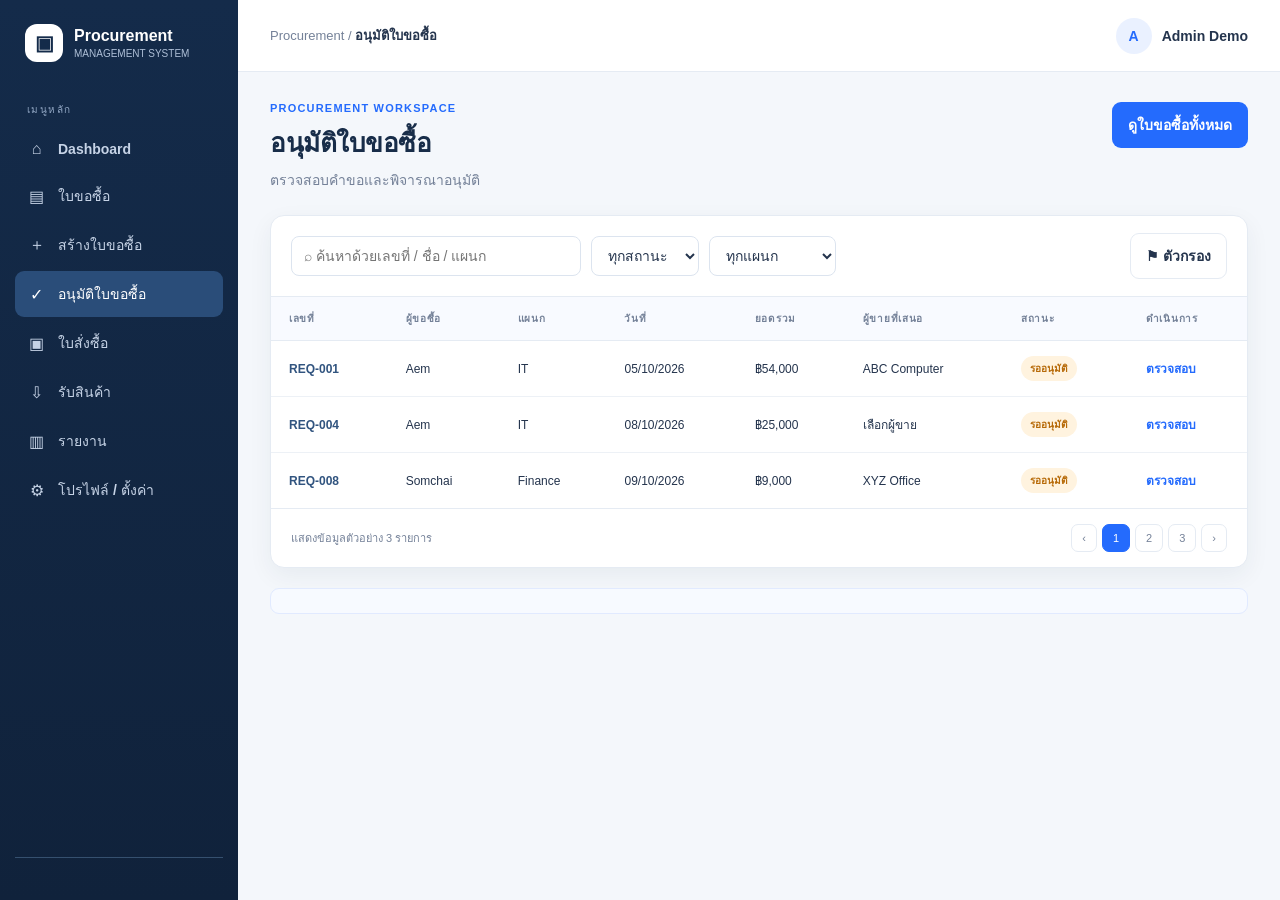
==== Data/Frontend/dashboard.html @ 31ec7ff4 "Add project files." ====
<!DOCTYPE html>
<html lang="th">
<head>
    <meta charset="utf-8">
    <meta name="viewport" content="width=device-width,initial-scale=1">
    <title>อนุมัติใบขอซื้อ | Procurement System</title>
    <link rel="stylesheet" href="styles.css">
</head>
<body>
    <div class="app">
        <aside class="sidebar">
            <a class="brand" href="dashboard.html">
                <span class="brand-mark">▣</span>
                <span>Procurement<small>MANAGEMENT SYSTEM</small></span>
            </a>
            <div class="nav-label">เมนูหลัก</div>
            <nav class="nav">
                <a class="" href="dashboard.html">
                    <span class="nav-icon">⌂</span>Dashboard
                </a>
                <a class="" href="requisitions.html">
                    <span class="nav-icon">▤</span>ใบขอซื้อ
                </a>
                <a class="" href="requisition-create.html">
                    <span class="nav-icon">＋</span>สร้างใบขอซื้อ
                </a>
                <a class="active" href="approvals.html">
                    <span class="nav-icon">✓</span>อนุมัติใบขอซื้อ
                </a>
                <a class="" href="purchase-orders.html">
                    <span class="nav-icon">▣</span>ใบสั่งซื้อ
                </a>
                <a class="" href="goods-receipts.html">
                    <span class="nav-icon">⇩</span>รับสินค้า
                </a>
                <a class="" href="reports.html">
                    <span class="nav-icon">▥</span>รายงาน
                </a>
                <a class="" href="profile.html">
                    <span class="nav-icon">⚙</span>โปรไฟล์ / ตั้งค่า
                </a>
            </nav>
            <div class="side-bottom">
                
            </div>
        </aside>

        <main class="main">
            <header class="topbar">
                <div class="crumb">
                    Procurement / <strong>อนุมัติใบขอซื้อ</strong>
                </div>
                <div class="top-user">
                    <span class="avatar">A</span>
                    <span class="user-name">Admin Demo</span>
                </div>
            </header>

            <section class="content">
                <div class="page-head">
                    <div>
                        <div class="eyebrow">Procurement workspace</div>
                        <h1>อนุมัติใบขอซื้อ</h1>
                        <p>ตรวจสอบคำขอและพิจารณาอนุมัติ</p>
                    </div>
                    <a class="btn" href="requisitions.html">ดูใบขอซื้อทั้งหมด</a>
                </div>

                <section class="card table-card">
                    <div class="table-tools">
                        <input class="search" placeholder="⌕ ค้นหาด้วยเลขที่ / ชื่อ / แผนก">
                        <select class="filter">
                            <option>ทุกสถานะ</option>
                            <option>รออนุมัติ</option>
                            <option>อนุมัติแล้ว</option>
                            <option>ปฏิเสธ</option>
                        </select>
                        <select class="filter">
                            <option>ทุกแผนก</option>
                            <option>IT</option>
                            <option>Finance</option>
                            <option>Procurement</option>
                        </select>
                        <span style="flex:1"></span>
                        <button class="btn secondary" type="button">⚑ ตัวกรอง</button>
                    </div>

                    <div class="table-wrap">
                        <table>
                            <thead>
                                <tr>
                                    <th>เลขที่</th>
                                    <th>ผู้ขอซื้อ</th>
                                    <th>แผนก</th>
                                    <th>วันที่</th>
                                    <th>ยอดรวม</th>
                                    <th>ผู้ขายที่เสนอ</th>
                                    <th>สถานะ</th>
                                    <th>ดำเนินการ</th>
                                </tr>
                            </thead>
                            <tbody>
                                <tr>
                                    <td><span class="id">REQ-001</span></td>
                                    <td>Aem</td>
                                    <td>IT</td>
                                    <td>05/10/2026</td>
                                    <td>฿54,000</td>
                                    <td>ABC Computer</td>
                                    <td><span class="status pending">รออนุมัติ</span></td>
                                    <td><a class="table-link" href="requisition-create.html">ตรวจสอบ</a></td>
                                </tr>
                                <tr>
                                    <td><span class="id">REQ-004</span></td>
                                    <td>Aem</td>
                                    <td>IT</td>
                                    <td>08/10/2026</td>
                                    <td>฿25,000</td>
                                    <td>เลือกผู้ขาย</td>
                                    <td><span class="status pending">รออนุมัติ</span></td>
                                    <td><a class="table-link" href="requisition-create.html">ตรวจสอบ</a></td>
                                </tr>
                                <tr>
                                    <td><span class="id">REQ-008</span></td>
                                    <td>Somchai</td>
                                    <td>Finance</td>
                                    <td>09/10/2026</td>
                                    <td>฿9,000</td>
                                    <td>XYZ Office</td>
                                    <td><span class="status pending">รออนุมัติ</span></td>
                                    <td><a class="table-link" href="requisition-create.html">ตรวจสอบ</a></td>
                                </tr>
                            </tbody>
                        </table>
                    </div>

                    <div class="table-foot">
                        <span>แสดงข้อมูลตัวอย่าง 3 รายการ</span>
                        <div class="pagination">
                            <span>‹</span>
                            <span class="current">1</span>
                            <span>2</span>
                            <span>3</span>
                            <span>›</span>
                        </div>
                    </div>
                </section>

                <div class="notice">
                    
                </div>
            </section>
        </main>
    </div>
</body>
</html>
---- Data/Frontend/styles.css ----
* {
    box-sizing: border-box;
}

:root {
    --navy: #142b4a;
    --navy2: #1d3b62;
    --blue: #246bfd;
    --blue-soft: #eaf1ff;
    --bg: #f4f7fb;
    --text: #24344d;
    --muted: #748198;
    --line: #e5ebf3;
    --white: #fff;
    --green: #17865c;
    --green-bg: #e6f7ef;
    --orange: #b76a08;
    --orange-bg: #fff3df;
    --red: #c34242;
    --red-bg: #ffebeb;
    --shadow: 0 8px 24px rgba(20, 43, 74, 0.06);
}

body {
    margin: 0;
    font-family: Inter, "Segoe UI", Tahoma, Arial, sans-serif;
    background: var(--bg);
    color: var(--text);
    font-size: 14px;
}

a {
    color: inherit;
    text-decoration: none;
}

button,
input,
select,
textarea {
    font: inherit;
}

/* App Layout */
.app {
    min-height: 100vh;
}

/* Sidebar Navigation */
.sidebar {
    position: fixed;
    inset: 0 auto 0 0;
    width: 238px;
    background: linear-gradient(180deg, var(--navy), #10223b);
    color: #d7e2f2;
    padding: 24px 15px;
    display: flex;
    flex-direction: column;
    z-index: 5;
}

.brand {
    display: flex;
    align-items: center;
    gap: 11px;
    padding: 0 10px 28px;
    color: #fff;
    font-weight: 750;
    font-size: 16px;
}

.brand-mark {
    height: 38px;
    width: 38px;
    border-radius: 12px;
    background: #fff;
    color: var(--navy);
    display: grid;
    place-items: center;
    font-size: 20px;
}

.brand small {
    display: block;
    font-size: 10px;
    font-weight: 500;
    color: #aebfd7;
    margin-top: 3px;
}

.nav-label {
    font-size: 10px;
    text-transform: uppercase;
    letter-spacing: 1.4px;
    color: #91a6c3;
    padding: 12px 12px 8px;
}

.nav a {
    display: flex;
    align-items: center;
    gap: 12px;
    padding: 12px;
    border-radius: 9px;
    color: #c6d3e6;
    margin: 3px 0;
    font-weight: 550;
}

    .nav a:hover,
    .nav a.active {
        background: #2a4d79;
        color: #fff;
    }

.nav-icon {
    width: 19px;
    text-align: center;
    font-size: 16px;
}

.side-bottom {
    margin-top: auto;
    border-top: 1px solid #35506f;
    padding: 18px 10px 0;
    font-size: 12px;
    color: #aebfd7;
    line-height: 1.7;
}

/* Main Content Area */
.main {
    margin-left: 238px;
    min-height: 100vh;
}

.topbar {
    height: 72px;
    background: #fff;
    border-bottom: 1px solid var(--line);
    display: flex;
    align-items: center;
    justify-content: space-between;
    padding: 0 32px;
    position: sticky;
    top: 0;
    z-index: 3;
}

.crumb {
    font-size: 13px;
    color: var(--muted);
}

    .crumb strong {
        color: var(--text);
    }

.top-user {
    display: flex;
    align-items: center;
    gap: 10px;
    font-weight: 650;
}

.avatar {
    width: 36px;
    height: 36px;
    border-radius: 50%;
    background: var(--blue-soft);
    color: var(--blue);
    display: grid;
    place-items: center;
    font-weight: 800;
}

.content {
    padding: 30px 32px 44px;
    max-width: 1500px;
    margin: auto;
}

.page-head {
    display: flex;
    align-items: flex-start;
    justify-content: space-between;
    gap: 18px;
    margin-bottom: 24px;
}

.eyebrow {
    color: var(--blue);
    font-size: 11px;
    font-weight: 800;
    text-transform: uppercase;
    letter-spacing: 1.2px;
    margin-bottom: 8px;
}

.page-head h1 {
    font-size: 26px;
    letter-spacing: -0.5px;
    margin: 0 0 7px;
    color: #182d49;
}

.page-head p {
    color: var(--muted);
    margin: 0;
    line-height: 1.5;
}

/* Buttons */
.btn {
    display: inline-flex;
    align-items: center;
    justify-content: center;
    gap: 8px;
    padding: 11px 15px;
    border: 1px solid transparent;
    border-radius: 9px;
    background: var(--blue);
    color: #fff;
    font-weight: 700;
    cursor: pointer;
    white-space: nowrap;
}

    .btn:hover {
        filter: brightness(0.97);
    }

    .btn.secondary {
        background: #fff;
        color: var(--text);
        border-color: var(--line);
    }

    .btn.danger {
        background: var(--red);
    }

    .btn.success {
        background: var(--green);
    }

/* Grids & Cards */
.grid {
    display: grid;
    gap: 18px;
}

.stats {
    grid-template-columns: repeat(4, minmax(0, 1fr));
    margin-bottom: 20px;
}

.card {
    background: #fff;
    border: 1px solid var(--line);
    border-radius: 14px;
    box-shadow: var(--shadow);
}

.stat {
    padding: 20px;
}

.stat-top {
    display: flex;
    justify-content: space-between;
    align-items: center;
    color: var(--muted);
    font-size: 12px;
    font-weight: 650;
}

.stat-icon {
    width: 38px;
    height: 38px;
    border-radius: 11px;
    display: grid;
    place-items: center;
    background: var(--blue-soft);
    color: var(--blue);
    font-size: 18px;
}

.stat-value {
    font-size: 28px;
    font-weight: 800;
    color: #1b304d;
    margin: 13px 0 5px;
}

.stat-note {
    font-size: 11px;
    color: var(--muted);
}

    .stat-note strong {
        color: var(--green);
    }

.two-col {
    grid-template-columns: 1.35fr 1fr;
}

.section {
    padding: 22px;
    margin-bottom: 20px;
}

.section-head {
    display: flex;
    align-items: center;
    justify-content: space-between;
    gap: 12px;
    margin-bottom: 18px;
}

    .section-head h2 {
        font-size: 16px;
        margin: 0;
    }

    .section-head a {
        font-size: 12px;
        color: var(--blue);
        font-weight: 700;
    }

/* Charts */
.chart-placeholder {
    height: 220px;
    display: flex;
    align-items: flex-end;
    justify-content: space-around;
    padding: 20px 10px 0;
    border-bottom: 1px solid var(--line);
    background: repeating-linear-gradient( to bottom, transparent 0, transparent 43px, #edf1f7 44px );
}

.bar-wrap {
    height: 100%;
    display: flex;
    flex-direction: column;
    justify-content: flex-end;
    align-items: center;
    gap: 8px;
    flex: 1;
}

.bar {
    width: min(32px, 55%);
    border-radius: 6px 6px 0 0;
    background: linear-gradient(180deg, #70a1ff, #246bfd);
}

.bar-label {
    font-size: 10px;
    color: var(--muted);
    margin-bottom: 8px;
}

.legend {
    display: flex;
    gap: 16px;
    color: var(--muted);
    font-size: 11px;
    margin-top: 14px;
}

.dot {
    display: inline-block;
    width: 7px;
    height: 7px;
    border-radius: 50%;
    background: var(--blue);
    margin-right: 5px;
}

/* Data Tables */
.table-card {
    overflow: hidden;
}

.table-tools {
    padding: 17px 20px;
    border-bottom: 1px solid var(--line);
    display: flex;
    align-items: center;
    gap: 10px;
    flex-wrap: wrap;
}

/* Form Controls */
.field {
    display: flex;
    flex-direction: column;
    gap: 7px;
    margin-bottom: 16px;
}

    .field label {
        font-size: 12px;
        font-weight: 750;
        color: #43536a;
    }

    .field input,
    .field select,
    .field textarea,
    .search {
        border: 1px solid #dce4ef;
        border-radius: 8px;
        background: #fff;
        padding: 11px 12px;
        outline: none;
        color: var(--text);
        min-width: 0;
    }

        .field input:focus,
        .field select:focus,
        .field textarea:focus,
        .search:focus {
            border-color: #7aa4ff;
            box-shadow: 0 0 0 3px #eaf1ff;
        }

.search {
    width: min(290px, 100%);
}

.filter {
    padding: 10px 12px;
    border: 1px solid #dce4ef;
    border-radius: 8px;
    background: #fff;
    color: var(--text);
}

/* Table Elements */
.table-wrap {
    overflow-x: auto;
}

table {
    border-collapse: collapse;
    width: 100%;
    white-space: nowrap;
}

th {
    text-align: left;
    background: #f8faff;
    color: #748198;
    font-size: 10px;
    text-transform: uppercase;
    letter-spacing: 0.7px;
    padding: 14px 18px;
    border-bottom: 1px solid var(--line);
}

td {
    padding: 15px 18px;
    border-bottom: 1px solid #edf1f6;
    font-size: 12px;
}

tbody tr:hover {
    background: #fbfcff;
}

tbody tr:last-child td {
    border-bottom: 0;
}

.id {
    font-weight: 800;
    color: #31547f;
}

/* Status Badges */
.status {
    display: inline-flex;
    align-items: center;
    border-radius: 20px;
    padding: 5px 9px;
    font-size: 10px;
    font-weight: 800;
}

    .status.pending {
        background: var(--orange-bg);
        color: var(--orange);
    }

    .status.approved,
    .status.received {
        background: var(--green-bg);
        color: var(--green);
    }

    .status.rejected,
    .status.overdue {
        background: var(--red-bg);
        color: var(--red);
    }

    .status.processing {
        background: var(--blue-soft);
        color: var(--blue);
    }

.table-link {
    color: var(--blue);
    font-weight: 750;
}

.table-foot {
    display: flex;
    justify-content: space-between;
    align-items: center;
    padding: 15px 20px;
    border-top: 1px solid var(--line);
    color: var(--muted);
    font-size: 11px;
}

.pagination {
    display: flex;
    gap: 5px;
}

    .pagination span {
        padding: 7px 10px;
        border: 1px solid var(--line);
        border-radius: 7px;
    }

    .pagination .current {
        background: var(--blue);
        color: #fff;
        border-color: var(--blue);
    }

/* Form Layouts */
.form-grid {
    display: grid;
    grid-template-columns: repeat(2, minmax(0, 1fr));
    gap: 0 18px;
}

.span-2 {
    grid-column: span 2;
}

.form-card {
    padding: 24px;
}

.form-section-title {
    font-size: 14px;
    font-weight: 800;
    padding-bottom: 14px;
    border-bottom: 1px solid var(--line);
    margin: 0 0 20px;
}

.form-actions {
    display: flex;
    justify-content: flex-end;
    gap: 10px;
    padding-top: 20px;
    border-top: 1px solid var(--line);
}

.item-row {
    display: grid;
    grid-template-columns: 2fr 0.8fr 1fr 1fr 38px;
    gap: 10px;
    align-items: end;
    margin-bottom: 10px;
}

    .item-row .field {
        margin-bottom: 0;
    }

.summary {
    background: #f8faff;
    border: 1px solid var(--line);
    border-radius: 10px;
    padding: 17px;
    display: flex;
    justify-content: flex-end;
    gap: 40px;
    margin-top: 20px;
}

    .summary small {
        color: var(--muted);
        display: block;
        margin-bottom: 5px;
    }

    .summary strong {
        font-size: 18px;
    }

/* Reports & Profile Layouts */
.report-grid {
    grid-template-columns: repeat(3, minmax(0, 1fr));
}

.report-card {
    padding: 22px;
}

    .report-card .report-icon {
        height: 42px;
        width: 42px;
        border-radius: 12px;
        background: var(--blue-soft);
        color: var(--blue);
        display: grid;
        place-items: center;
        font-size: 20px;
        margin-bottom: 16px;
    }

    .report-card h3 {
        margin: 0 0 7px;
        font-size: 15px;
    }

    .report-card p {
        color: var(--muted);
        font-size: 12px;
        line-height: 1.6;
        min-height: 38px;
    }

.profile-layout {
    grid-template-columns: 250px 1fr;
}

.profile-side {
    padding: 25px;
    text-align: center;
}

.profile-big {
    width: 78px;
    height: 78px;
    margin: 5px auto 14px;
    border-radius: 50%;
    background: var(--blue-soft);
    color: var(--blue);
    display: grid;
    place-items: center;
    font-size: 28px;
    font-weight: 800;
}

.profile-side h3 {
    margin: 0 0 6px;
}

.profile-side p {
    color: var(--muted);
    font-size: 12px;
    margin: 0 0 18px;
}

.muted {
    color: var(--muted);
}

/* Login Page Layout */
.login-page {
    min-height: 100vh;
    display: grid;
    grid-template-columns: 1.05fr 0.95fr;
    background: #fff;
}

.login-visual {
    background: radial-gradient( circle at 20% 20%, #2f5f96 0, #1a3b63 35%, #102541 100% );
    color: #fff;
    padding: 8vh 8%;
    display: flex;
    flex-direction: column;
    justify-content: space-between;
    overflow: hidden;
    position: relative;
}

    .login-visual:after {
        content: "";
        position: absolute;
        width: 450px;
        height: 450px;
        border: 1px solid #ffffff20;
        border-radius: 50%;
        right: -160px;
        bottom: -180px;
        box-shadow: 0 0 0 50px #ffffff08, 0 0 0 100px #ffffff05;
    }

    .login-visual .brand {
        padding: 0;
        position: relative;
        z-index: 1;
    }

.visual-copy {
    position: relative;
    z-index: 1;
    max-width: 470px;
}

    .visual-copy .tag {
        display: inline-block;
        padding: 7px 11px;
        border-radius: 20px;
        background: #ffffff16;
        color: #d8e8ff;
        font-size: 11px;
        margin-bottom: 20px;
    }

    .visual-copy h1 {
        font-size: clamp(32px, 4vw, 52px);
        line-height: 1.12;
        letter-spacing: -1.5px;
        margin: 0 0 18px;
    }

    .visual-copy p {
        color: #c3d4e9;
        line-height: 1.8;
        max-width: 390px;
    }

.visual-stats {
    display: flex;
    gap: 35px;
    margin-top: 35px;
}

    .visual-stats strong {
        display: block;
        font-size: 22px;
    }

    .visual-stats span {
        font-size: 11px;
        color: #c3d4e9;
    }

.visual-foot {
    font-size: 11px;
    color: #a8bdd8;
    position: relative;
    z-index: 1;
}

.login-right {
    display: grid;
    place-items: center;
    padding: 35px;
}

.login-form {
    width: min(390px, 100%);
}

    .login-form .eyebrow {
        margin-bottom: 12px;
    }

    .login-form h2 {
        font-size: 29px;
        letter-spacing: -0.7px;
        margin: 0 0 8px;
    }

    .login-form .sub {
        color: var(--muted);
        margin: 0 0 30px;
        line-height: 1.6;
    }

    .login-form .field {
        margin-bottom: 19px;
    }

        .login-form .field input {
            padding: 13px;
        }

.login-row {
    display: flex;
    align-items: center;
    justify-content: space-between;
    font-size: 12px;
    margin: 4px 0 22px;
}

.check {
    display: flex;
    align-items: center;
    gap: 8px;
    color: var(--muted);
}

.forgot {
    color: var(--blue);
    font-weight: 700;
}

.full {
    width: 100%;
}

.login-note {
    text-align: center;
    font-size: 11px;
    color: var(--muted);
    margin-top: 28px;
    line-height: 1.7;
}

/* Notices & Helpers */
.notice {
    background: #f7faff;
    border: 1px solid #e1eaff;
    color: #5b6f8e;
    border-radius: 9px;
    padding: 12px 14px;
    font-size: 11px;
    line-height: 1.6;
    margin-top: 20px;
}

.empty {
    text-align: center;
    padding: 45px;
    color: var(--muted);
}

.mobile-menu {
    display: none;
}

/* Media Queries */
@media (max-width: 1100px) {
    .sidebar {
        width: 205px;
    }

    .main {
        margin-left: 205px;
    }

    .content {
        padding: 25px 22px;
    }

    .stats {
        grid-template-columns: repeat(2, minmax(0, 1fr));
    }

    .two-col {
        grid-template-columns: 1fr;
    }

    .report-grid {
        grid-template-columns: repeat(2, minmax(0, 1fr));
    }
}

@media (max-width: 760px) {
    .sidebar {
        position: static;
        width: auto;
        height: auto;
        padding: 12px;
    }

        .sidebar .brand {
            padding: 0 8px 12px;
        }

    .nav-label,
    .side-bottom {
        display: none;
    }

    .nav {
        display: flex;
        overflow: auto;
        gap: 5px;
    }

        .nav a {
            white-space: nowrap;
            margin: 0;
            padding: 9px 11px;
            font-size: 12px;
        }

    .main {
        margin-left: 0;
    }

    .topbar {
        height: 58px;
        padding: 0 17px;
    }

    .content {
        padding: 22px 14px;
    }

    .page-head {
        flex-direction: column;
    }

        .page-head h1 {
            font-size: 23px;
        }

    .stats {
        gap: 10px;
    }

    .stat {
        padding: 15px;
    }

    .stat-value {
        font-size: 23px;
    }

    .form-grid {
        grid-template-columns: 1fr;
    }

    .span-2 {
        grid-column: span 1;
    }

    .item-row {
        grid-template-columns: 1fr 1fr;
    }

        .item-row .field:first-child {
            grid-column: span 2;
        }

    .report-grid,
    .profile-layout {
        grid-template-columns: 1fr;
    }

    .login-page {
        grid-template-columns: 1fr;
    }

    .login-visual {
        min-height: 270px;
        padding: 28px;
    }

    .visual-copy h1 {
        font-size: 32px;
    }

    .visual-stats {
        margin-top: 18px;
        gap: 20px;
    }

    .visual-foot {
        display: none;
    }

    .login-right {
        padding: 40px 24px;
    }

    .table-tools {
        padding: 13px;
    }

    .search {
        width: 100%;
    }

    .summary {
        gap: 20px;
    }

    .top-user .user-name {
        display: none;
    }
}
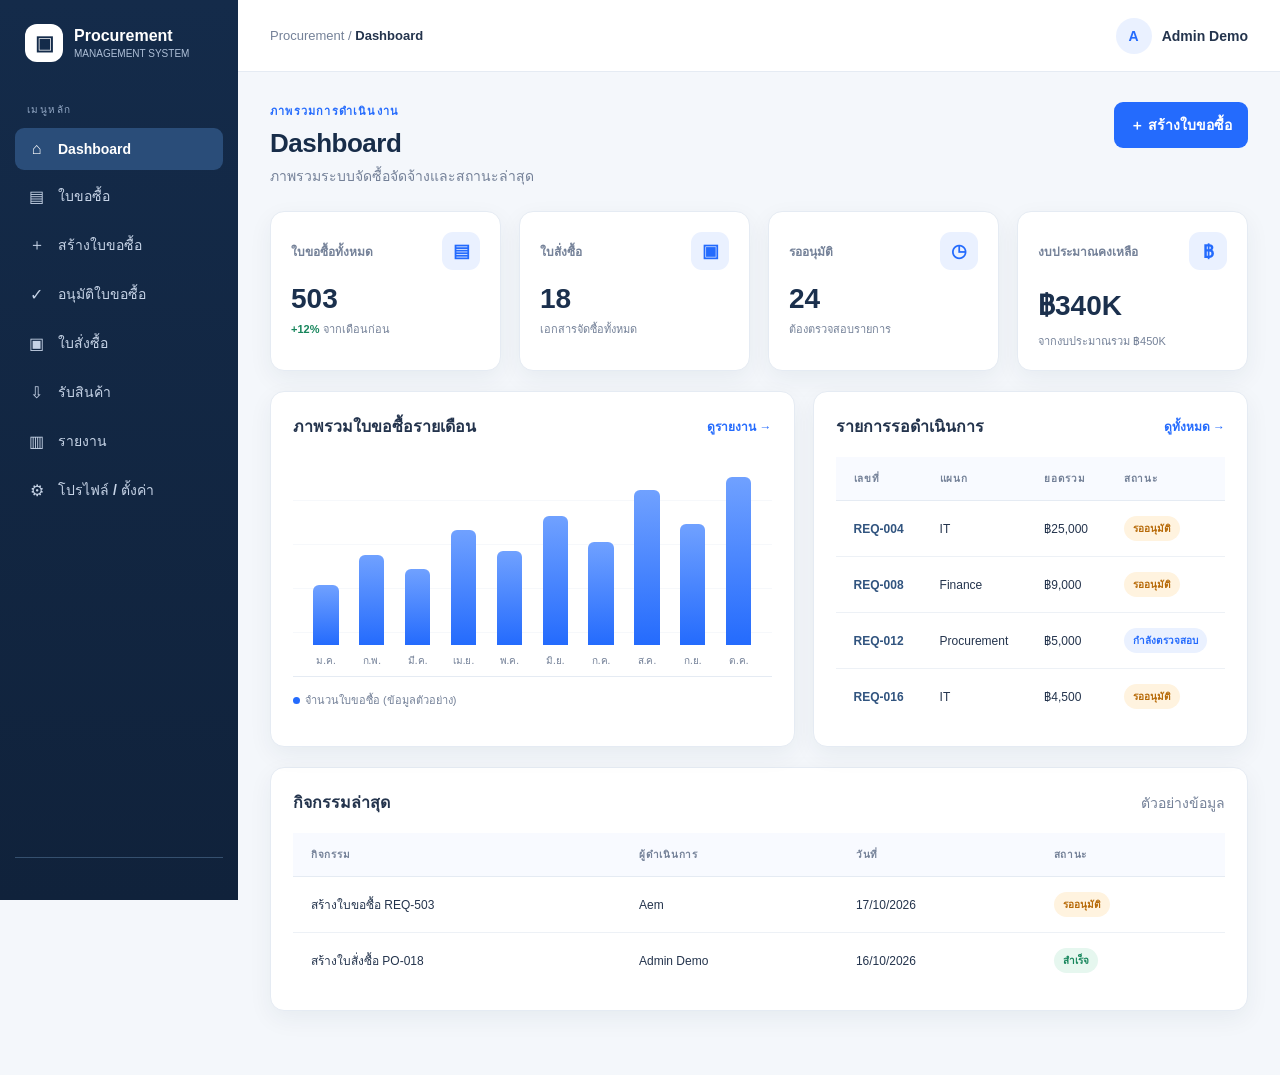
==== commit 6129e87c: "Update dashboard.html" ====
--- a/Data/Frontend/dashboard.html
+++ b/Data/Frontend/dashboard.html
@@ -3,7 +3,7 @@
 <head>
     <meta charset="utf-8">
     <meta name="viewport" content="width=device-width,initial-scale=1">
-    <title>อนุมัติใบขอซื้อ | Procurement System</title>
+    <title>Dashboard | Procurement System</title>
     <link rel="stylesheet" href="styles.css">
 </head>
 <body>
@@ -15,7 +15,7 @@
             </a>
             <div class="nav-label">เมนูหลัก</div>
             <nav class="nav">
-                <a class="" href="dashboard.html">
+                <a class="active" href="dashboard.html">
                     <span class="nav-icon">⌂</span>Dashboard
                 </a>
                 <a class="" href="requisitions.html">
@@ -24,7 +24,7 @@
                 <a class="" href="requisition-create.html">
                     <span class="nav-icon">＋</span>สร้างใบขอซื้อ
                 </a>
-                <a class="active" href="approvals.html">
+                <a class="" href="approvals.html">
                     <span class="nav-icon">✓</span>อนุมัติใบขอซื้อ
                 </a>
                 <a class="" href="purchase-orders.html">
@@ -48,7 +48,7 @@
         <main class="main">
             <header class="topbar">
                 <div class="crumb">
-                    Procurement / <strong>อนุมัติใบขอซื้อ</strong>
+                    Procurement / <strong>Dashboard</strong>
                 </div>
                 <div class="top-user">
                     <span class="avatar">A</span>
@@ -59,98 +59,169 @@
             <section class="content">
                 <div class="page-head">
                     <div>
-                        <div class="eyebrow">Procurement workspace</div>
-                        <h1>อนุมัติใบขอซื้อ</h1>
-                        <p>ตรวจสอบคำขอและพิจารณาอนุมัติ</p>
+                        <div class="eyebrow">ภาพรวมการดำเนินงาน</div>
+                        <h1>Dashboard</h1>
+                        <p>ภาพรวมระบบจัดซื้อจัดจ้างและสถานะล่าสุด</p>
                     </div>
-                    <a class="btn" href="requisitions.html">ดูใบขอซื้อทั้งหมด</a>
-                </div>
-
-                <section class="card table-card">
-                    <div class="table-tools">
-                        <input class="search" placeholder="⌕ ค้นหาด้วยเลขที่ / ชื่อ / แผนก">
-                        <select class="filter">
-                            <option>ทุกสถานะ</option>
-                            <option>รออนุมัติ</option>
-                            <option>อนุมัติแล้ว</option>
-                            <option>ปฏิเสธ</option>
-                        </select>
-                        <select class="filter">
-                            <option>ทุกแผนก</option>
-                            <option>IT</option>
-                            <option>Finance</option>
-                            <option>Procurement</option>
-                        </select>
-                        <span style="flex:1"></span>
-                        <button class="btn secondary" type="button">⚑ ตัวกรอง</button>
+                    <a class="btn" href="requisition-create.html">＋ สร้างใบขอซื้อ</a>
+                </div>
+
+                <div class="grid stats">
+                    <article class="card stat">
+                        <div class="stat-top">ใบขอซื้อทั้งหมด <span class="stat-icon">▤</span></div>
+                        <div class="stat-value">503</div>
+                        <div class="stat-note"><strong>+12%</strong> จากเดือนก่อน</div>
+                    </article>
+                    <article class="card stat">
+                        <div class="stat-top">ใบสั่งซื้อ <span class="stat-icon">▣</span></div>
+                        <div class="stat-value">18</div>
+                        <div class="stat-note">เอกสารจัดซื้อทั้งหมด</div>
+                    </article>
+                    <article class="card stat">
+                        <div class="stat-top">รออนุมัติ <span class="stat-icon">◷</span></div>
+                        <div class="stat-value">24</div>
+                        <div class="stat-note">ต้องตรวจสอบรายการ</div>
+                    </article>
+                    <article class="card stat">
+                        <div class="stat-top">งบประมาณคงเหลือ <span class="stat-icon">฿</span></div>
+                        <div class="stat-value">฿340K</div>
+                        <div class="stat-note">จากงบประมาณรวม ฿450K</div>
+                    </article>
+                </div>
+
+                <div class="grid two-col">
+                    <section class="card section">
+                        <div class="section-head">
+                            <h2>ภาพรวมใบขอซื้อรายเดือน</h2>
+                            <a href="reports.html">ดูรายงาน →</a>
+                        </div>
+                        <div class="chart-placeholder">
+                            <div class="bar-wrap">
+                                <div class="bar" style="height:30%"></div>
+                                <span class="bar-label">ม.ค.</span>
+                            </div>
+                            <div class="bar-wrap">
+                                <div class="bar" style="height:45%"></div>
+                                <span class="bar-label">ก.พ.</span>
+                            </div>
+                            <div class="bar-wrap">
+                                <div class="bar" style="height:38%"></div>
+                                <span class="bar-label">มี.ค.</span>
+                            </div>
+                            <div class="bar-wrap">
+                                <div class="bar" style="height:58%"></div>
+                                <span class="bar-label">เม.ย.</span>
+                            </div>
+                            <div class="bar-wrap">
+                                <div class="bar" style="height:47%"></div>
+                                <span class="bar-label">พ.ค.</span>
+                            </div>
+                            <div class="bar-wrap">
+                                <div class="bar" style="height:65%"></div>
+                                <span class="bar-label">มิ.ย.</span>
+                            </div>
+                            <div class="bar-wrap">
+                                <div class="bar" style="height:52%"></div>
+                                <span class="bar-label">ก.ค.</span>
+                            </div>
+                            <div class="bar-wrap">
+                                <div class="bar" style="height:78%"></div>
+                                <span class="bar-label">ส.ค.</span>
+                            </div>
+                            <div class="bar-wrap">
+                                <div class="bar" style="height:61%"></div>
+                                <span class="bar-label">ก.ย.</span>
+                            </div>
+                            <div class="bar-wrap">
+                                <div class="bar" style="height:88%"></div>
+                                <span class="bar-label">ต.ค.</span>
+                            </div>
+                        </div>
+                        <div class="legend">
+                            <span><i class="dot"></i>จำนวนใบขอซื้อ (ข้อมูลตัวอย่าง)</span>
+                        </div>
+                    </section>
+
+                    <section class="card section">
+                        <div class="section-head">
+                            <h2>รายการรอดำเนินการ</h2>
+                            <a href="approvals.html">ดูทั้งหมด →</a>
+                        </div>
+                        <div class="table-wrap">
+                            <table>
+                                <thead>
+                                    <tr>
+                                        <th>เลขที่</th>
+                                        <th>แผนก</th>
+                                        <th>ยอดรวม</th>
+                                        <th>สถานะ</th>
+                                    </tr>
+                                </thead>
+                                <tbody>
+                                    <tr>
+                                        <td class="id">REQ-004</td>
+                                        <td>IT</td>
+                                        <td>฿25,000</td>
+                                        <td><span class="status pending">รออนุมัติ</span></td>
+                                    </tr>
+                                    <tr>
+                                        <td class="id">REQ-008</td>
+                                        <td>Finance</td>
+                                        <td>฿9,000</td>
+                                        <td><span class="status pending">รออนุมัติ</span></td>
+                                    </tr>
+                                    <tr>
+                                        <td class="id">REQ-012</td>
+                                        <td>Procurement</td>
+                                        <td>฿5,000</td>
+                                        <td><span class="status processing">กำลังตรวจสอบ</span></td>
+                                    </tr>
+                                    <tr>
+                                        <td class="id">REQ-016</td>
+                                        <td>IT</td>
+                                        <td>฿4,500</td>
+                                        <td><span class="status pending">รออนุมัติ</span></td>
+                                    </tr>
+                                </tbody>
+                            </table>
+                        </div>
+                    </section>
+                </div>
+
+                <section class="card section">
+                    <div class="section-head">
+                        <h2>กิจกรรมล่าสุด</h2>
+                        <span class="muted">ตัวอย่างข้อมูล</span>
                     </div>
-
                     <div class="table-wrap">
                         <table>
                             <thead>
                                 <tr>
-                                    <th>เลขที่</th>
-                                    <th>ผู้ขอซื้อ</th>
-                                    <th>แผนก</th>
+                                    <th>กิจกรรม</th>
+                                    <th>ผู้ดำเนินการ</th>
                                     <th>วันที่</th>
-                                    <th>ยอดรวม</th>
-                                    <th>ผู้ขายที่เสนอ</th>
                                     <th>สถานะ</th>
-                                    <th>ดำเนินการ</th>
                                 </tr>
                             </thead>
                             <tbody>
                                 <tr>
-                                    <td><span class="id">REQ-001</span></td>
+                                    <td>สร้างใบขอซื้อ REQ-503</td>
                                     <td>Aem</td>
-                                    <td>IT</td>
-                                    <td>05/10/2026</td>
-                                    <td>฿54,000</td>
-                                    <td>ABC Computer</td>
+                                    <td>17/10/2026</td>
                                     <td><span class="status pending">รออนุมัติ</span></td>
-                                    <td><a class="table-link" href="requisition-create.html">ตรวจสอบ</a></td>
                                 </tr>
                                 <tr>
-                                    <td><span class="id">REQ-004</span></td>
-                                    <td>Aem</td>
-                                    <td>IT</td>
-                                    <td>08/10/2026</td>
-                                    <td>฿25,000</td>
-                                    <td>เลือกผู้ขาย</td>
-                                    <td><span class="status pending">รออนุมัติ</span></td>
-                                    <td><a class="table-link" href="requisition-create.html">ตรวจสอบ</a></td>
-                                </tr>
-                                <tr>
-                                    <td><span class="id">REQ-008</span></td>
-                                    <td>Somchai</td>
-                                    <td>Finance</td>
-                                    <td>09/10/2026</td>
-                                    <td>฿9,000</td>
-                                    <td>XYZ Office</td>
-                                    <td><span class="status pending">รออนุมัติ</span></td>
-                                    <td><a class="table-link" href="requisition-create.html">ตรวจสอบ</a></td>
+                                    <td>สร้างใบสั่งซื้อ PO-018</td>
+                                    <td>Admin Demo</td>
+                                    <td>16/10/2026</td>
+                                    <td><span class="status approved">สำเร็จ</span></td>
                                 </tr>
                             </tbody>
                         </table>
                     </div>
-
-                    <div class="table-foot">
-                        <span>แสดงข้อมูลตัวอย่าง 3 รายการ</span>
-                        <div class="pagination">
-                            <span>‹</span>
-                            <span class="current">1</span>
-                            <span>2</span>
-                            <span>3</span>
-                            <span>›</span>
-                        </div>
-                    </div>
                 </section>
-
-                <div class="notice">
-                    
-                </div>
             </section>
         </main>
     </div>
 </body>
-</html>+</html>
